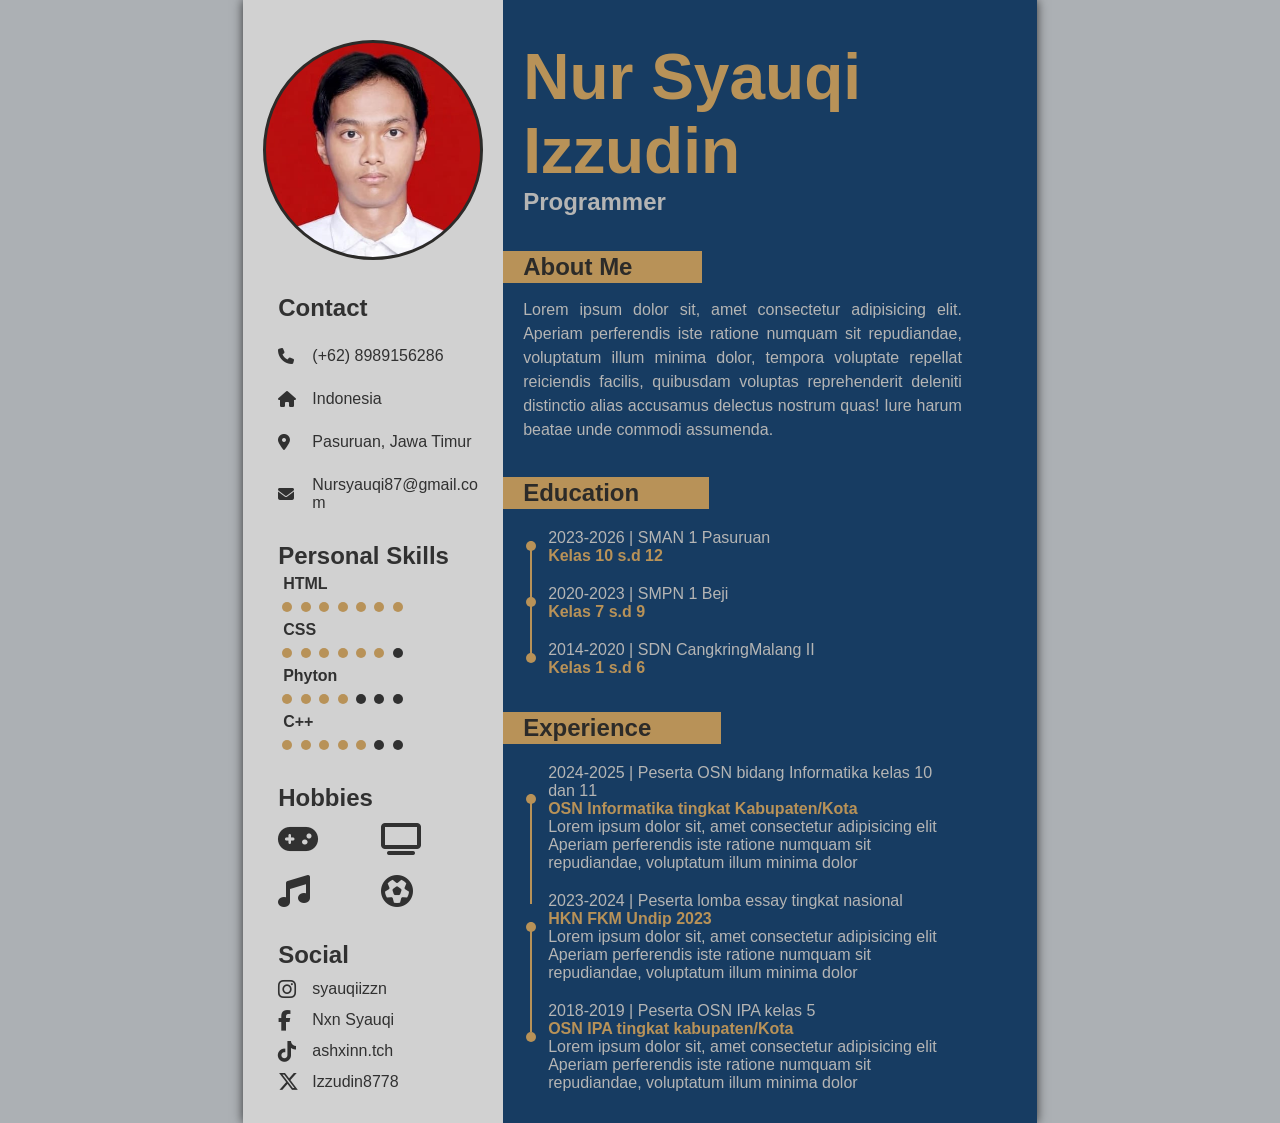
==== CV.html @ 177d29c1 "Initial Commit" ====
<!DOCTYPE html>
<html lang="en">
<head>
    <meta charset="UTF-8">
    <meta http-equiv="X-UA-Compatible" content="ie=edge">
    <meta name="viewport" content="width=device-width, initial-scale=1.0">
    <title>Resume CV</title>
    <link rel="stylesheet" href="CV.css">
    <link rel="stylesheet" href="https://cdnjs.cloudflare.com/ajax/libs/font-awesome/6.7.2/css/all.min.css" integrity="sha512-Evv84Mr4kqVGRNSgIGL/F/aIDqQb7xQ2vcrdIwxfjThSH8CSR7PBEakCr51Ck+w+/U6swU2Im1vVX0SVk9ABhg==" crossorigin="anonymous" referrerpolicy="no-referrer" />
</head>
<body>
    <div class="container">
        <div class="card-one">
            <div class="profile"></div>
            <div class="contact-box">
                <h2>Contact</h2>
                <div>
                    <i class="fa-solid fa-phone"></i>
                    <div class="text">(+62) 8989156286</div>
                </div>
                <div>
                    <i class="fa-solid fa-house"></i>
                    <div class="text">Indonesia</div>
                </div>
                <div>
                    <i class="fa-solid fa-location-dot"></i>
                    <div class="text">Pasuruan, Jawa Timur</div>
                </div>
                <div>
                    <i class="fa-solid fa-envelope"></i>
                    <div class="text">Nursyauqi87@gmail.com</div>
                </div>
            </div>
            <div class="personal-box">
                <h2>Personal Skills</h2>
                <div>
                    <p><strong>HTML</strong></p>
                    <div>
                        <div class="dot active"></div>
                        <div class="dot active"></div>
                        <div class="dot active"></div>
                        <div class="dot active"></div>
                        <div class="dot active"></div>
                        <div class="dot active"></div>
                        <div class="dot active"></div>
                    </div>
                </div>
                <div>
                    <p><strong>CSS</strong></p>
                    <div>
                        <div class="dot active"></div>
                        <div class="dot active"></div>
                        <div class="dot active"></div>
                        <div class="dot active"></div>
                        <div class="dot active"></div>
                        <div class="dot active"></div>
                        <div class="dot"></div>
                    </div>
                </div>
                <div>
                    <p><strong>Phyton</strong></p>
                    <div>
                        <div class="dot active"></div>
                        <div class="dot active"></div>
                        <div class="dot active"></div>
                        <div class="dot active"></div>
                        <div class="dot"></div>
                        <div class="dot"></div>
                        <div class="dot"></div>
                    </div>
                </div>
                <div>
                    <p><strong>C++</strong></p>
                    <div>
                        <div class="dot active"></div>
                        <div class="dot active"></div>
                        <div class="dot active"></div>
                        <div class="dot active"></div>
                        <div class="dot active"></div>
                        <div class="dot"></div>
                        <div class="dot"></div>
                    </div>
                </div>
            </div>
            <div class="hobbies-box">
                <h2>Hobbies</h2>
                <div class="logo">
                    <div>
                        <i class="fa-solid fa-gamepad"></i>
                    </div>
                    <div>
                        <i class="fa-solid fa-tv"></i>
                    </div>
                    <div>
                        <i class="fa-solid fa-music"></i>
                    </div>
                    <div>
                        <i class="fa-solid fa-futbol"></i>
                    </div>
                </div>
            </div>
            <div class="social-box">
                <h2>Social</h2>
                <div>
                    <i class="fa-brands fa-instagram"></i>
                    <div class="text"><a href="https://www.instagram.com/syauqiizzn?igsh=YnUzNGJ6ZDV0MW51" target="_blank">syauqiizzn</a></div>
                </div>
                <div>
                    <i class="fa-brands fa-facebook-f"></i>
                    <div class="text"><a href="https://www.facebook.com/share/1Cif2bv5W4/" target="_blank">Nxn Syauqi</a></div>
                </div>
                <div>
                    <i class="fa-brands fa-tiktok"></i>
                    <div class="text"><a href="https://www.tiktok.com/@ashxinn.tch?_r=1&_t=ZS-95KOfuQ0xDU" target="_blank">ashxinn.tch</a></div>
                </div>
                <div>
                    <i class="fa-brands fa-x-twitter"></i>
                    <div class="text"><a href="https://x.com/Izzudin8778" target="_blank">Izzudin8778</a></div>
                </div>
            </div>
        </div>
        <div class="card-two">
            <div class="title">
                <h1>Nur Syauqi Izzudin</h1>
            </div>
            <div>
                <h2>Programmer</h2>
            </div>
            <div class="group-1">
                <div class="box">
                    <h2>About Me</h2>
                </div>
                <div class="description">
                    Lorem ipsum dolor sit, amet consectetur adipisicing elit. Aperiam perferendis iste ratione numquam sit repudiandae, voluptatum illum minima dolor, tempora voluptate repellat reiciendis facilis, quibusdam voluptas reprehenderit deleniti distinctio alias accusamus delectus nostrum quas! Iure harum beatae unde commodi assumenda.
                </div>
            </div>
            <div class="group-2">
                <div class="box">
                    <h2>Education</h2>
                </div>
                <div class="description">
                    <ul>
                        <li>
                            <div>2023-2026 | SMAN 1 Pasuruan</div>
                            <div>Kelas 10 s.d 12</div>
                        </li>
                    </ul>
                    <ul>
                        <li>
                            <div>2020-2023 | SMPN 1 Beji</div>
                            <div>Kelas 7 s.d 9</div>
                        </li>
                    </ul>
                    <ul>
                        <li>
                            <div>2014-2020 | SDN CangkringMalang II</div>
                            <div>Kelas 1 s.d 6</div>
                        </li>
                    </ul>
                </div>
            </div>
            <div class="group-3">
                <div class="box">
                    <h2>Experience</h2>
                </div>
                <div class="description">
                    <ul>
                        <li>
                            <div>2024-2025 | Peserta OSN bidang Informatika kelas 10 dan 11</div>
                            <div>OSN Informatika tingkat Kabupaten/Kota</div>
                            <div>Lorem ipsum dolor sit, amet consectetur adipisicing elit Aperiam perferendis iste ratione numquam sit repudiandae, voluptatum illum minima dolor</div>
                        </li>
                    </ul>
                    <ul>
                        <li>
                            <div>2023-2024 | Peserta lomba essay tingkat nasional</div>
                            <div>HKN FKM Undip 2023</div>
                            <div>Lorem ipsum dolor sit, amet consectetur adipisicing elit Aperiam perferendis iste ratione numquam sit repudiandae, voluptatum illum minima dolor</div>
                        </li>
                    </ul>
                    <ul>
                        <li>
                            <div>2018-2019 | Peserta OSN IPA kelas 5</div>
                            <div>OSN IPA tingkat kabupaten/Kota</div>
                            <div>Lorem ipsum dolor sit, amet consectetur adipisicing elit Aperiam perferendis iste ratione numquam sit repudiandae, voluptatum illum minima dolor</div>
                        </li>
                    </ul>
                </div>
            </div>
        </div>
    </div>
</body>
</html>
---- CV.css ----
*{
    font-family: "montserrat", sans-serif;
    box-sizing: border-box;
    margin: 0;
    padding: 0;
}
body{
    background-color: #acb0b4;
}
.container{
    margin: auto;
    display: grid;
    grid-template-columns: 0.33fr 1fr;
    width: 210mm;
    height: 297mm;
    overflow: hidden;
    box-shadow: 0 0 10px rgba(0, 0, 0, 0.7);
}
.container .card-one{
    padding: 40px 20px;
    padding-left: 35px;
    background-color: #d1d1d1;
    width: 100%;
    color: #313131;
}
.container .card-one .profile{
    display: inline-flex;
    margin-bottom: 5px;
    margin-left: -15px;
    width: 220px;
    height: 220px;
    border-radius: 50%;
    border: 3px solid #2c2b29;
    background-image: url("foto pribadi.jpeg");
    background-position: center top;
    background-size: 100%;
}
.container .card-one .contact-box{
    margin-top: 10px;
}
.container .card-one .contact-box>*{
    width: 100%;
    display: grid;
    grid-template-columns: 0.2fr 1fr;
    margin-top: 25px;
    align-items: center;
}
.container .card-one .contact-box>* .text{
    display: inline-flex;
    word-break: break-all;
}
.container .card-one .personal-box{
    margin-top: 30px;
}
.container .card-one .personal-box p{
    padding: 5px;
}
.container .card-one .personal-box .dot{
    display: inline-block;
    width: 10px;
    height: 10px;
    background-color: #313131;
    border-radius: 50%;
    margin-left: 4px;
}
.container .card-one .personal-box .dot.active{
    background-color: #b89258;
}
.container .card-one .hobbies-box{
    margin-top: 30px;
}
.container .card-one .hobbies-box .logo{
    margin: 10px 0px;
    display: grid;
    grid-template: 1fr 1fr/1fr 1fr;
    font-size: 2em;
    row-gap: 15px;
}
.container .card-one .social-box{
    margin-top: 30px;
}
.container .card-one .social-box i{
    font-size: 1.3em;
}
.container .card-one .social-box>*{
    width: 100%;
    display: grid;
    margin-top: 10px;
    grid-template-columns: 0.2fr 1fr;
    align-items: center;
}
.container .card-one .social-box>* .text{
    display: inline-flex;
    word-break: break-all;
}
.container .card-one .social-box .text a{
    text-decoration: none;
    color: #313131;
}
.container .card-two{
    background-color:  #173c62;
    padding: 40px 20px;
    padding-right: 75px;
    color: #b5b5b4;
}
.container .card-two .title{
    font-size: 2em;
    font-weight: 400;
    color: #b89258;
}
.container .card-two .box{
    display: inline-block;
    padding: 2px 70px 2px 20px;
    margin-left: -20px;
    margin-top: 35px;
    background-color: #b89258;
    color: #2c2b29;
}
.container .card-two .group-1 .description{
    margin-top: 15px;
    line-height: 1.5;
    text-align: justify;
}
.container .card-two .group-2 .description{
    margin-top: 15px;
    margin-left: 20px;
}
.container .card-two .group-2 .description ul{
    position: relative;
    margin-top: 20px;
    margin-left: 5px;
}
.container .card-two .group-2 .description ul::before{
    content: "";
    position: absolute;
    top: 12px;
    left: -22px;
    width: 10px;
    height: 10px;
    border-radius: 50%;
    background-color: #b89258;
}
.container .card-two .group-2 .description ul li{
    list-style-type: none;
    position: relative;
}
.container .card-two .group-2 .description ul li::before{
    content: "";
    position: absolute;
    top: 12px;
    left: -18px;
    height: 60px;
    border-left: 2px solid #b89258;
}
.container .card-two .group-2 .description ul:last-of-type li::before{
    content: none;
}
.container .card-two .group-2 .description ul li div:last-of-type{
    color: #b89258;
    font-weight: bold;
}
.container .card-two .group-3 .description{
    margin-top: 15px;
    margin-left: 20px;
}
.container .card-two .group-3 .description ul{
    position: relative;
    margin-top: 20px;
    margin-left: 5px;
}
.container .card-two .group-3 .description ul::before{
    content: "";
    position: absolute;
    top: 30px;
    left: -22px;
    width: 10px;
    height: 10px;
    border-radius: 50%;
    background-color: #b89258;
}
.container .card-two .group-3 .description ul li{
    list-style-type: none;
    position: relative;
}
.container .card-two .group-3 .description ul li::before{
    content: "";
    position: absolute;
    top: 30px;
    left: -18px;
    height: 110px;
    border-left: 2px solid #b89258;
}
.container .card-two .group-3 .description ul li div:nth-child(2){
    font-weight: bold;
    color: #b89258;
}
.container .card-two .group-3 .description ul:last-of-type li::before{
    content: none;
}
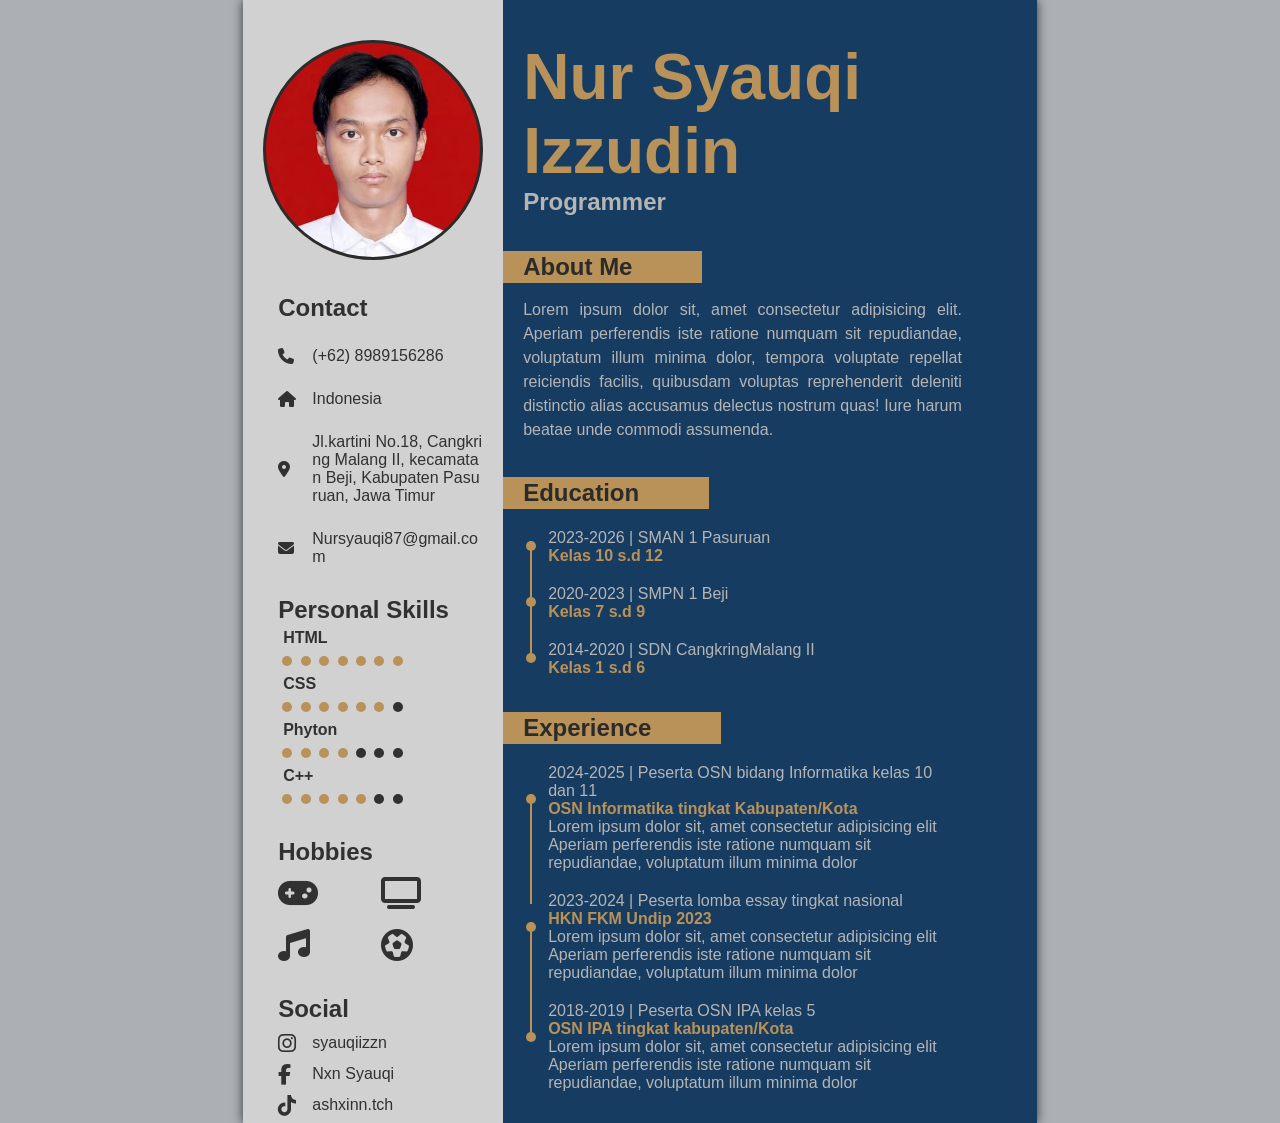
==== commit 7c44e811: "menambahkan detail alamat" ====
--- a/CV.html
+++ b/CV.html
@@ -24,7 +24,7 @@
                 </div>
                 <div>
                     <i class="fa-solid fa-location-dot"></i>
-                    <div class="text">Pasuruan, Jawa Timur</div>
+                    <div class="text">Jl.kartini No.18, Cangkring Malang II, kecamatan Beji, Kabupaten Pasuruan, Jawa Timur</div>
                 </div>
                 <div>
                     <i class="fa-solid fa-envelope"></i>
